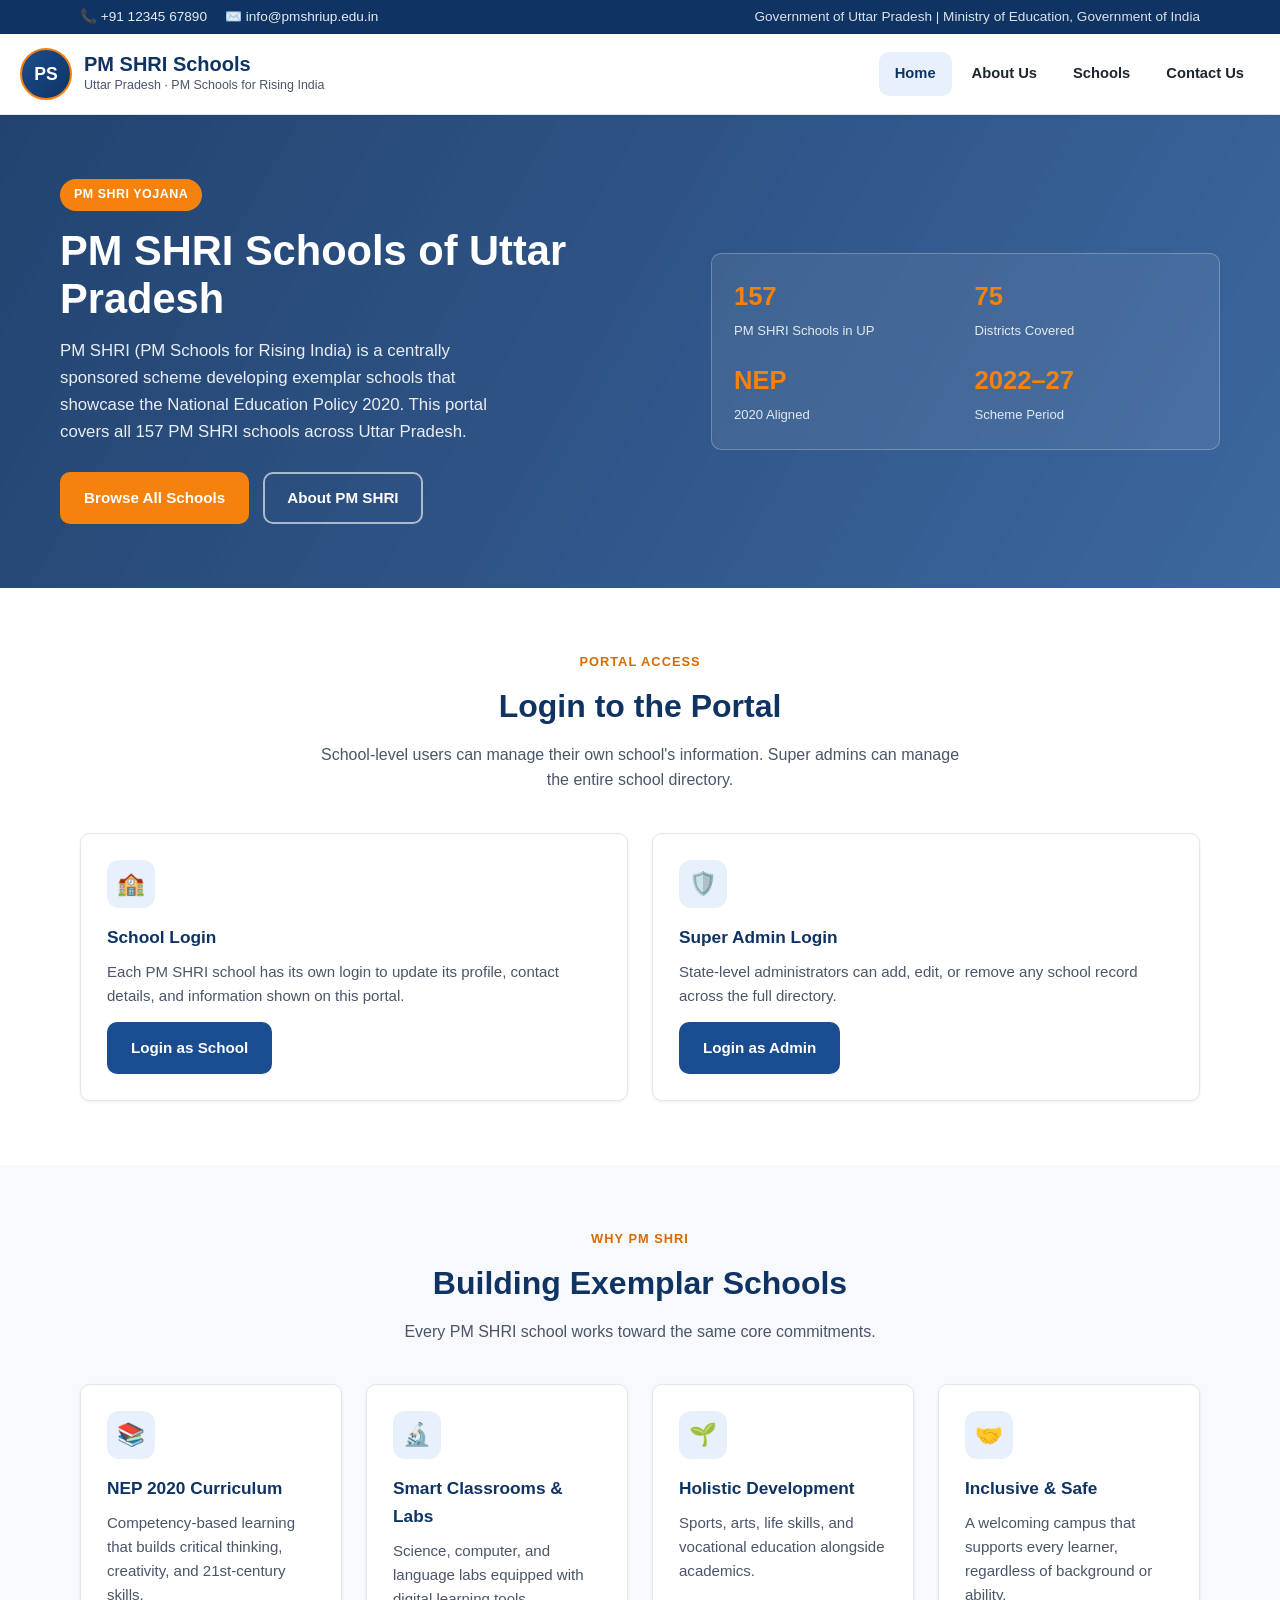
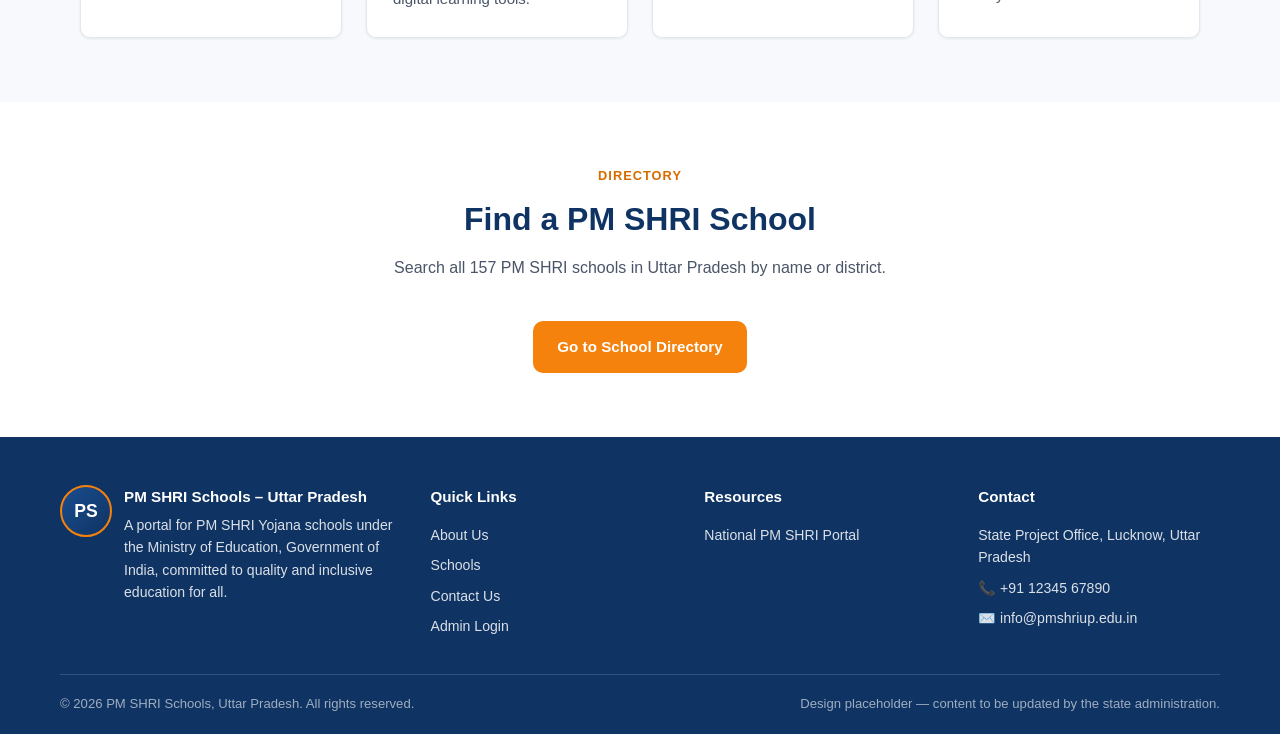
==== index.html @ c933d99d "Rebuild as static PM SHRI Schools (UP) directory portal Replaces the previous WordPress + Apps Scrip" ====
<!DOCTYPE html>
<html lang="en">
<head>
<meta charset="UTF-8">
<meta name="viewport" content="width=device-width, initial-scale=1.0">
<title>PM SHRI Schools | Uttar Pradesh</title>
<meta name="description" content="Official portal for PM SHRI Schools (PM Schools for Rising India) in Uttar Pradesh — find schools, view details, and access administration login.">
<link rel="stylesheet" href="css/style.css">
</head>
<body>

<div class="topbar">
  <div class="container">
    <div class="topbar-contact">
      <a href="tel:+911234567890">📞 +91 12345 67890</a>
      <a href="mailto:info@pmshriup.edu.in">✉️ info@pmshriup.edu.in</a>
    </div>
    <div class="topbar-scheme">Government of Uttar Pradesh | Ministry of Education, Government of India</div>
  </div>
</div>

<header class="site-header">
  <div class="header-inner">
    <a href="index.html" class="brand">
      <div class="brand-emblem" aria-hidden="true">PS</div>
      <div class="brand-text">
        <h1>PM SHRI Schools</h1>
        <p>Uttar Pradesh &middot; PM Schools for Rising India</p>
      </div>
    </a>
    <button class="nav-toggle" aria-label="Toggle navigation menu" aria-expanded="false">
      <span></span><span></span><span></span>
    </button>
    <nav class="main-nav" aria-label="Primary">
      <ul>
        <li><a href="index.html" aria-current="page">Home</a></li>
        <li><a href="about.html">About Us</a></li>
        <li><a href="schools.html">Schools</a></li>
        <li><a href="contact.html">Contact Us</a></li>
      </ul>
    </nav>
  </div>
</header>

<main>

  <section class="hero">
    <div class="hero-inner">
      <div>
        <span class="hero-badge">PM SHRI Yojana</span>
        <h2>PM SHRI Schools of Uttar Pradesh</h2>
        <p>PM SHRI (PM Schools for Rising India) is a centrally sponsored scheme developing exemplar schools that showcase the National Education Policy 2020. This portal covers all 157 PM SHRI schools across Uttar Pradesh.</p>
        <div class="hero-actions">
          <a href="schools.html" class="btn btn-accent">Browse All Schools</a>
          <a href="about.html" class="btn btn-ghost">About PM SHRI</a>
        </div>
      </div>
      <div class="hero-stats">
        <div><strong>157</strong><span>PM SHRI Schools in UP</span></div>
        <div><strong>75</strong><span>Districts Covered</span></div>
        <div><strong>NEP</strong><span>2020 Aligned</span></div>
        <div><strong>2022&ndash;27</strong><span>Scheme Period</span></div>
      </div>
    </div>
  </section>

  <section class="section">
    <div class="container">
      <div class="section-head">
        <div class="section-eyebrow">Portal Access</div>
        <h2>Login to the Portal</h2>
        <p>School-level users can manage their own school's information. Super admins can manage the entire school directory.</p>
      </div>
      <div class="grid grid-2">
        <div class="card">
          <div class="card-icon">🏫</div>
          <h3>School Login</h3>
          <p>Each PM SHRI school has its own login to update its profile, contact details, and information shown on this portal.</p>
          <div style="margin-top:14px;"><a href="admin.html" class="btn btn-primary">Login as School</a></div>
        </div>
        <div class="card">
          <div class="card-icon">🛡️</div>
          <h3>Super Admin Login</h3>
          <p>State-level administrators can add, edit, or remove any school record across the full directory.</p>
          <div style="margin-top:14px;"><a href="admin.html" class="btn btn-primary">Login as Admin</a></div>
        </div>
      </div>
    </div>
  </section>

  <section class="section section-alt">
    <div class="container">
      <div class="section-head">
        <div class="section-eyebrow">Why PM SHRI</div>
        <h2>Building Exemplar Schools</h2>
        <p>Every PM SHRI school works toward the same core commitments.</p>
      </div>
      <div class="grid grid-4">
        <div class="card">
          <div class="card-icon">📚</div>
          <h3>NEP 2020 Curriculum</h3>
          <p>Competency-based learning that builds critical thinking, creativity, and 21st-century skills.</p>
        </div>
        <div class="card">
          <div class="card-icon">🔬</div>
          <h3>Smart Classrooms &amp; Labs</h3>
          <p>Science, computer, and language labs equipped with digital learning tools.</p>
        </div>
        <div class="card">
          <div class="card-icon">🌱</div>
          <h3>Holistic Development</h3>
          <p>Sports, arts, life skills, and vocational education alongside academics.</p>
        </div>
        <div class="card">
          <div class="card-icon">🤝</div>
          <h3>Inclusive &amp; Safe</h3>
          <p>A welcoming campus that supports every learner, regardless of background or ability.</p>
        </div>
      </div>
    </div>
  </section>

  <section class="section">
    <div class="container">
      <div class="section-head">
        <div class="section-eyebrow">Directory</div>
        <h2>Find a PM SHRI School</h2>
        <p>Search all 157 PM SHRI schools in Uttar Pradesh by name or district.</p>
      </div>
      <div style="text-align:center;">
        <a href="schools.html" class="btn btn-accent">Go to School Directory</a>
      </div>
    </div>
  </section>

</main>

<footer class="site-footer">
  <div class="footer-grid">
    <div>
      <div class="footer-brand">
        <div class="brand-emblem" aria-hidden="true">PS</div>
        <div>
          <h4 style="margin-bottom:4px;">PM SHRI Schools &ndash; Uttar Pradesh</h4>
          <p>A portal for PM SHRI Yojana schools under the Ministry of Education, Government of India, committed to quality and inclusive education for all.</p>
        </div>
      </div>
    </div>
    <div>
      <h4>Quick Links</h4>
      <ul>
        <li><a href="about.html">About Us</a></li>
        <li><a href="schools.html">Schools</a></li>
        <li><a href="contact.html">Contact Us</a></li>
        <li><a href="admin.html">Admin Login</a></li>
      </ul>
    </div>
    <div>
      <h4>Resources</h4>
      <ul>
        <li><a href="https://pmshrischools.education.gov.in/" target="_blank" rel="noopener">National PM SHRI Portal</a></li>
      </ul>
    </div>
    <div>
      <h4>Contact</h4>
      <p>State Project Office, Lucknow, Uttar Pradesh</p>
      <p>📞 +91 12345 67890</p>
      <p>✉️ info@pmshriup.edu.in</p>
    </div>
  </div>
  <div class="footer-bottom">
    <p>&copy; <span id="current-year"></span> PM SHRI Schools, Uttar Pradesh. All rights reserved.</p>
    <p>Design placeholder &mdash; content to be updated by the state administration.</p>
  </div>
</footer>

<script src="js/script.js"></script>
</body>
</html>
---- css/style.css ----
/* ===== PM Shree School — Design Tokens ===== */
:root {
  --color-primary: #1a4d8f;
  --color-primary-dark: #0f3363;
  --color-primary-light: #e8f0fb;
  --color-accent: #f5820d;
  --color-accent-dark: #d66c00;
  --color-ink: #1c2530;
  --color-ink-soft: #4a5568;
  --color-bg: #ffffff;
  --color-bg-alt: #f7f9fc;
  --color-border: #e2e8f0;
  --radius: 10px;
  --shadow-sm: 0 1px 3px rgba(16, 24, 40, 0.08);
  --shadow-md: 0 8px 24px rgba(16, 24, 40, 0.10);
  --container: 1160px;
  --font: -apple-system, BlinkMacSystemFont, "Segoe UI", Roboto, Helvetica, Arial, sans-serif;
}

* { box-sizing: border-box; margin: 0; padding: 0; }

html { scroll-behavior: smooth; }

body {
  font-family: var(--font);
  color: var(--color-ink);
  background: var(--color-bg);
  line-height: 1.6;
}

img { max-width: 100%; display: block; }

a { color: inherit; text-decoration: none; }

ul { list-style: none; }

.container {
  max-width: var(--container);
  margin: 0 auto;
  padding: 0 20px;
}

.visually-hidden {
  position: absolute;
  width: 1px; height: 1px;
  overflow: hidden;
  clip: rect(0 0 0 0);
  white-space: nowrap;
}

/* ===== Top Info Bar ===== */
.topbar {
  background: var(--color-primary-dark);
  color: #fff;
  font-size: 0.85rem;
}
.topbar .container {
  display: flex;
  justify-content: space-between;
  align-items: center;
  padding-top: 6px;
  padding-bottom: 6px;
  flex-wrap: wrap;
  gap: 6px;
}
.topbar-contact { display: flex; gap: 18px; flex-wrap: wrap; }
.topbar-contact a { opacity: 0.9; }
.topbar-contact a:hover { opacity: 1; text-decoration: underline; }
.topbar-scheme { opacity: 0.85; }

/* ===== Header / Nav ===== */
.site-header {
  background: #fff;
  border-bottom: 1px solid var(--color-border);
  position: sticky;
  top: 0;
  z-index: 100;
  box-shadow: var(--shadow-sm);
}
.header-inner {
  display: flex;
  align-items: center;
  justify-content: space-between;
  padding: 14px 20px;
}
.brand {
  display: flex;
  align-items: center;
  gap: 12px;
}
.brand-emblem {
  width: 52px;
  height: 52px;
  border-radius: 50%;
  background: linear-gradient(135deg, var(--color-primary), var(--color-primary-dark));
  color: #fff;
  display: flex;
  align-items: center;
  justify-content: center;
  font-weight: 700;
  font-size: 1.1rem;
  flex-shrink: 0;
  border: 2px solid var(--color-accent);
}
.brand-text h1 {
  font-size: 1.25rem;
  color: var(--color-primary-dark);
  line-height: 1.2;
}
.brand-text p {
  font-size: 0.78rem;
  color: var(--color-ink-soft);
}

.nav-toggle {
  display: none;
  flex-direction: column;
  gap: 5px;
  background: none;
  border: none;
  cursor: pointer;
  padding: 8px;
}
.nav-toggle span {
  width: 26px;
  height: 3px;
  background: var(--color-primary-dark);
  border-radius: 2px;
}

.main-nav ul {
  display: flex;
  gap: 4px;
}
.main-nav a {
  display: block;
  padding: 10px 16px;
  font-weight: 600;
  font-size: 0.92rem;
  color: var(--color-ink);
  border-radius: var(--radius);
  transition: background 0.15s, color 0.15s;
}
.main-nav a:hover,
.main-nav a:focus-visible {
  background: var(--color-primary-light);
  color: var(--color-primary-dark);
}
.main-nav a[aria-current="page"] {
  color: var(--color-primary-dark);
  background: var(--color-primary-light);
}

/* ===== Hero ===== */
.hero {
  background:
    linear-gradient(120deg, rgba(15,51,99,0.92), rgba(26,77,143,0.85)),
    repeating-linear-gradient(45deg, rgba(255,255,255,0.04) 0 10px, transparent 10px 20px);
  color: #fff;
  padding: 64px 20px;
}
.hero-inner {
  max-width: var(--container);
  margin: 0 auto;
  display: grid;
  grid-template-columns: 1.2fr 1fr;
  gap: 40px;
  align-items: center;
}
.hero-badge {
  display: inline-block;
  background: var(--color-accent);
  color: #fff;
  font-size: 0.78rem;
  font-weight: 700;
  letter-spacing: 0.04em;
  text-transform: uppercase;
  padding: 6px 14px;
  border-radius: 999px;
  margin-bottom: 16px;
}
.hero h2 {
  font-size: clamp(1.7rem, 3.4vw, 2.6rem);
  line-height: 1.15;
  margin-bottom: 16px;
}
.hero p {
  font-size: 1.05rem;
  color: rgba(255,255,255,0.9);
  max-width: 46ch;
  margin-bottom: 26px;
}
.hero-actions { display: flex; gap: 14px; flex-wrap: wrap; }

.btn {
  display: inline-block;
  padding: 12px 22px;
  border-radius: var(--radius);
  font-weight: 700;
  font-size: 0.95rem;
  border: 2px solid transparent;
  cursor: pointer;
  transition: transform 0.12s ease, box-shadow 0.12s ease;
}
.btn:hover { transform: translateY(-2px); }
.btn-accent {
  background: var(--color-accent);
  color: #fff;
}
.btn-accent:hover { background: var(--color-accent-dark); }
.btn-ghost {
  background: transparent;
  border-color: rgba(255,255,255,0.6);
  color: #fff;
}
.btn-ghost:hover { background: rgba(255,255,255,0.12); }
.btn-primary {
  background: var(--color-primary);
  color: #fff;
}
.btn-primary:hover { background: var(--color-primary-dark); }

.hero-stats {
  background: rgba(255,255,255,0.08);
  border: 1px solid rgba(255,255,255,0.25);
  border-radius: var(--radius);
  padding: 22px;
  display: grid;
  grid-template-columns: 1fr 1fr;
  gap: 18px;
  backdrop-filter: blur(2px);
}
.hero-stats div strong {
  display: block;
  font-size: 1.6rem;
  color: var(--color-accent);
}
.hero-stats div span {
  font-size: 0.82rem;
  color: rgba(255,255,255,0.85);
}

/* ===== Sections ===== */
.section { padding: 64px 20px; }
.section-alt { background: var(--color-bg-alt); }
.section-head {
  text-align: center;
  max-width: 640px;
  margin: 0 auto 40px;
}
.section-eyebrow {
  color: var(--color-accent-dark);
  font-weight: 700;
  font-size: 0.8rem;
  letter-spacing: 0.08em;
  text-transform: uppercase;
  margin-bottom: 8px;
}
.section-head h2 {
  font-size: clamp(1.5rem, 2.6vw, 2rem);
  color: var(--color-primary-dark);
  margin-bottom: 10px;
}
.section-head p { color: var(--color-ink-soft); }

/* ===== Cards / Grids ===== */
.grid {
  display: grid;
  gap: 24px;
}
.grid-3 { grid-template-columns: repeat(3, 1fr); }
.grid-4 { grid-template-columns: repeat(4, 1fr); }
.grid-2 { grid-template-columns: repeat(2, 1fr); }

.card {
  background: #fff;
  border: 1px solid var(--color-border);
  border-radius: var(--radius);
  padding: 26px;
  box-shadow: var(--shadow-sm);
  transition: box-shadow 0.15s, transform 0.15s;
}
.card:hover { box-shadow: var(--shadow-md); transform: translateY(-3px); }
.card-icon {
  width: 48px;
  height: 48px;
  border-radius: 12px;
  background: var(--color-primary-light);
  color: var(--color-primary-dark);
  display: flex;
  align-items: center;
  justify-content: center;
  font-size: 1.4rem;
  margin-bottom: 16px;
}
.card h3 { font-size: 1.08rem; color: var(--color-primary-dark); margin-bottom: 8px; }
.card p { color: var(--color-ink-soft); font-size: 0.94rem; }

/* ===== Notices ===== */
.notice-list { display: flex; flex-direction: column; gap: 14px; }
.notice-item {
  display: flex;
  gap: 18px;
  align-items: flex-start;
  background: #fff;
  border: 1px solid var(--color-border);
  border-left: 4px solid var(--color-accent);
  border-radius: var(--radius);
  padding: 18px 20px;
  box-shadow: var(--shadow-sm);
}
.notice-date {
  flex-shrink: 0;
  width: 64px;
  text-align: center;
  background: var(--color-primary-light);
  border-radius: 8px;
  padding: 8px 4px;
  color: var(--color-primary-dark);
}
.notice-date strong { display: block; font-size: 1.25rem; line-height: 1; }
.notice-date span { font-size: 0.72rem; text-transform: uppercase; letter-spacing: 0.04em; }
.notice-body h3 { font-size: 1rem; color: var(--color-ink); margin-bottom: 4px; }
.notice-body p { color: var(--color-ink-soft); font-size: 0.9rem; }
.tag {
  display: inline-block;
  font-size: 0.7rem;
  font-weight: 700;
  text-transform: uppercase;
  letter-spacing: 0.03em;
  padding: 3px 10px;
  border-radius: 999px;
  background: var(--color-primary-light);
  color: var(--color-primary-dark);
  margin-bottom: 6px;
}
.tag-urgent { background: #fdecea; color: #c0392b; }

/* ===== Gallery ===== */
.gallery-tile {
  aspect-ratio: 4 / 3;
  border-radius: var(--radius);
  display: flex;
  align-items: center;
  justify-content: center;
  color: #fff;
  font-weight: 700;
  font-size: 1rem;
  text-align: center;
  padding: 14px;
  position: relative;
  overflow: hidden;
}
.gallery-tile span { position: relative; z-index: 1; }
.gallery-tile::after {
  content: "";
  position: absolute; inset: 0;
  background: rgba(0,0,0,0.15);
}
.g1 { background: linear-gradient(135deg,#1a4d8f,#3a7bd5); }
.g2 { background: linear-gradient(135deg,#f5820d,#ffb347); }
.g3 { background: linear-gradient(135deg,#0f3363,#1a4d8f); }
.g4 { background: linear-gradient(135deg,#2c9c6b,#6fd3a3); }
.g5 { background: linear-gradient(135deg,#c0392b,#e77c65); }
.g6 { background: linear-gradient(135deg,#6c5ce7,#a29bfe); }
.g7 { background: linear-gradient(135deg,#00838f,#4fc3c7); }
.g8 { background: linear-gradient(135deg,#8e44ad,#c39bd3); }

/* ===== Staff ===== */
.staff-card { text-align: center; }
.staff-avatar {
  width: 84px; height: 84px;
  border-radius: 50%;
  margin: 0 auto 14px;
  display: flex;
  align-items: center;
  justify-content: center;
  color: #fff;
  font-weight: 700;
  font-size: 1.4rem;
  background: linear-gradient(135deg, var(--color-primary), var(--color-primary-dark));
}
.staff-card h3 { font-size: 1rem; margin-bottom: 2px; }
.staff-role { color: var(--color-accent-dark); font-size: 0.85rem; font-weight: 600; margin-bottom: 8px; }
.staff-card p { font-size: 0.85rem; color: var(--color-ink-soft); }

/* ===== Contact ===== */
.contact-wrap {
  display: grid;
  grid-template-columns: 1fr 1fr;
  gap: 40px;
}
.contact-info-list { display: flex; flex-direction: column; gap: 20px; margin-top: 24px; }
.contact-info-item { display: flex; gap: 14px; }
.contact-info-item .card-icon { margin-bottom: 0; flex-shrink: 0; }
.contact-info-item h3 { font-size: 0.95rem; color: var(--color-primary-dark); margin-bottom: 2px; }
.contact-info-item p { color: var(--color-ink-soft); font-size: 0.9rem; }

.form-field { margin-bottom: 16px; }
.form-field label {
  display: block;
  font-size: 0.85rem;
  font-weight: 600;
  color: var(--color-ink);
  margin-bottom: 6px;
}
.form-field input,
.form-field textarea {
  width: 100%;
  padding: 11px 14px;
  border: 1px solid var(--color-border);
  border-radius: var(--radius);
  font-family: inherit;
  font-size: 0.95rem;
  color: var(--color-ink);
}
.form-field input:focus,
.form-field textarea:focus {
  outline: 2px solid var(--color-primary);
  outline-offset: 1px;
}
.form-note {
  font-size: 0.82rem;
  color: var(--color-ink-soft);
  margin-top: 10px;
}
.map-embed {
  border-radius: var(--radius);
  border: 1px solid var(--color-border);
  overflow: hidden;
  height: 340px;
}
.map-embed iframe { width: 100%; height: 100%; border: 0; }

/* ===== Footer ===== */
.site-footer {
  background: var(--color-primary-dark);
  color: rgba(255,255,255,0.85);
  padding: 48px 20px 20px;
}
.footer-grid {
  display: grid;
  grid-template-columns: 1.4fr 1fr 1fr 1fr;
  gap: 32px;
  max-width: var(--container);
  margin: 0 auto;
  padding-bottom: 28px;
  border-bottom: 1px solid rgba(255,255,255,0.15);
}
.footer-grid h4 {
  color: #fff;
  font-size: 0.95rem;
  margin-bottom: 14px;
}
.footer-grid p, .footer-grid li { font-size: 0.88rem; margin-bottom: 8px; }
.footer-grid a:hover { text-decoration: underline; }
.footer-brand { display: flex; gap: 12px; align-items: flex-start; margin-bottom: 14px; }
.footer-bottom {
  max-width: var(--container);
  margin: 0 auto;
  padding-top: 18px;
  display: flex;
  justify-content: space-between;
  flex-wrap: wrap;
  gap: 8px;
  font-size: 0.82rem;
  color: rgba(255,255,255,0.6);
}

/* ===== Page Banner (interior pages) ===== */
.page-banner {
  background: linear-gradient(120deg, var(--color-primary-dark), var(--color-primary));
  color: #fff;
  padding: 40px 20px;
  text-align: center;
}
.page-banner h1 { font-size: clamp(1.5rem, 3vw, 2.1rem); margin-bottom: 8px; }
.breadcrumb { font-size: 0.85rem; color: rgba(255,255,255,0.8); }
.breadcrumb a:hover { text-decoration: underline; }

/* ===== Responsive ===== */
@media (max-width: 960px) {
  .hero-inner { grid-template-columns: 1fr; }
  .grid-4 { grid-template-columns: repeat(2, 1fr); }
  .grid-3 { grid-template-columns: repeat(2, 1fr); }
  .contact-wrap { grid-template-columns: 1fr; }
  .footer-grid { grid-template-columns: 1fr 1fr; }
}

@media (max-width: 720px) {
  .nav-toggle { display: flex; }
  .main-nav {
    display: none;
    position: absolute;
    top: 100%; left: 0; right: 0;
    background: #fff;
    border-bottom: 1px solid var(--color-border);
    box-shadow: var(--shadow-md);
  }
  .main-nav.open { display: block; }
  .main-nav ul { flex-direction: column; padding: 10px; }
  .main-nav a { padding: 12px 14px; }
  .topbar-scheme { display: none; }
  .grid-4, .grid-3, .grid-2 { grid-template-columns: 1fr; }
  .footer-grid { grid-template-columns: 1fr; }
}
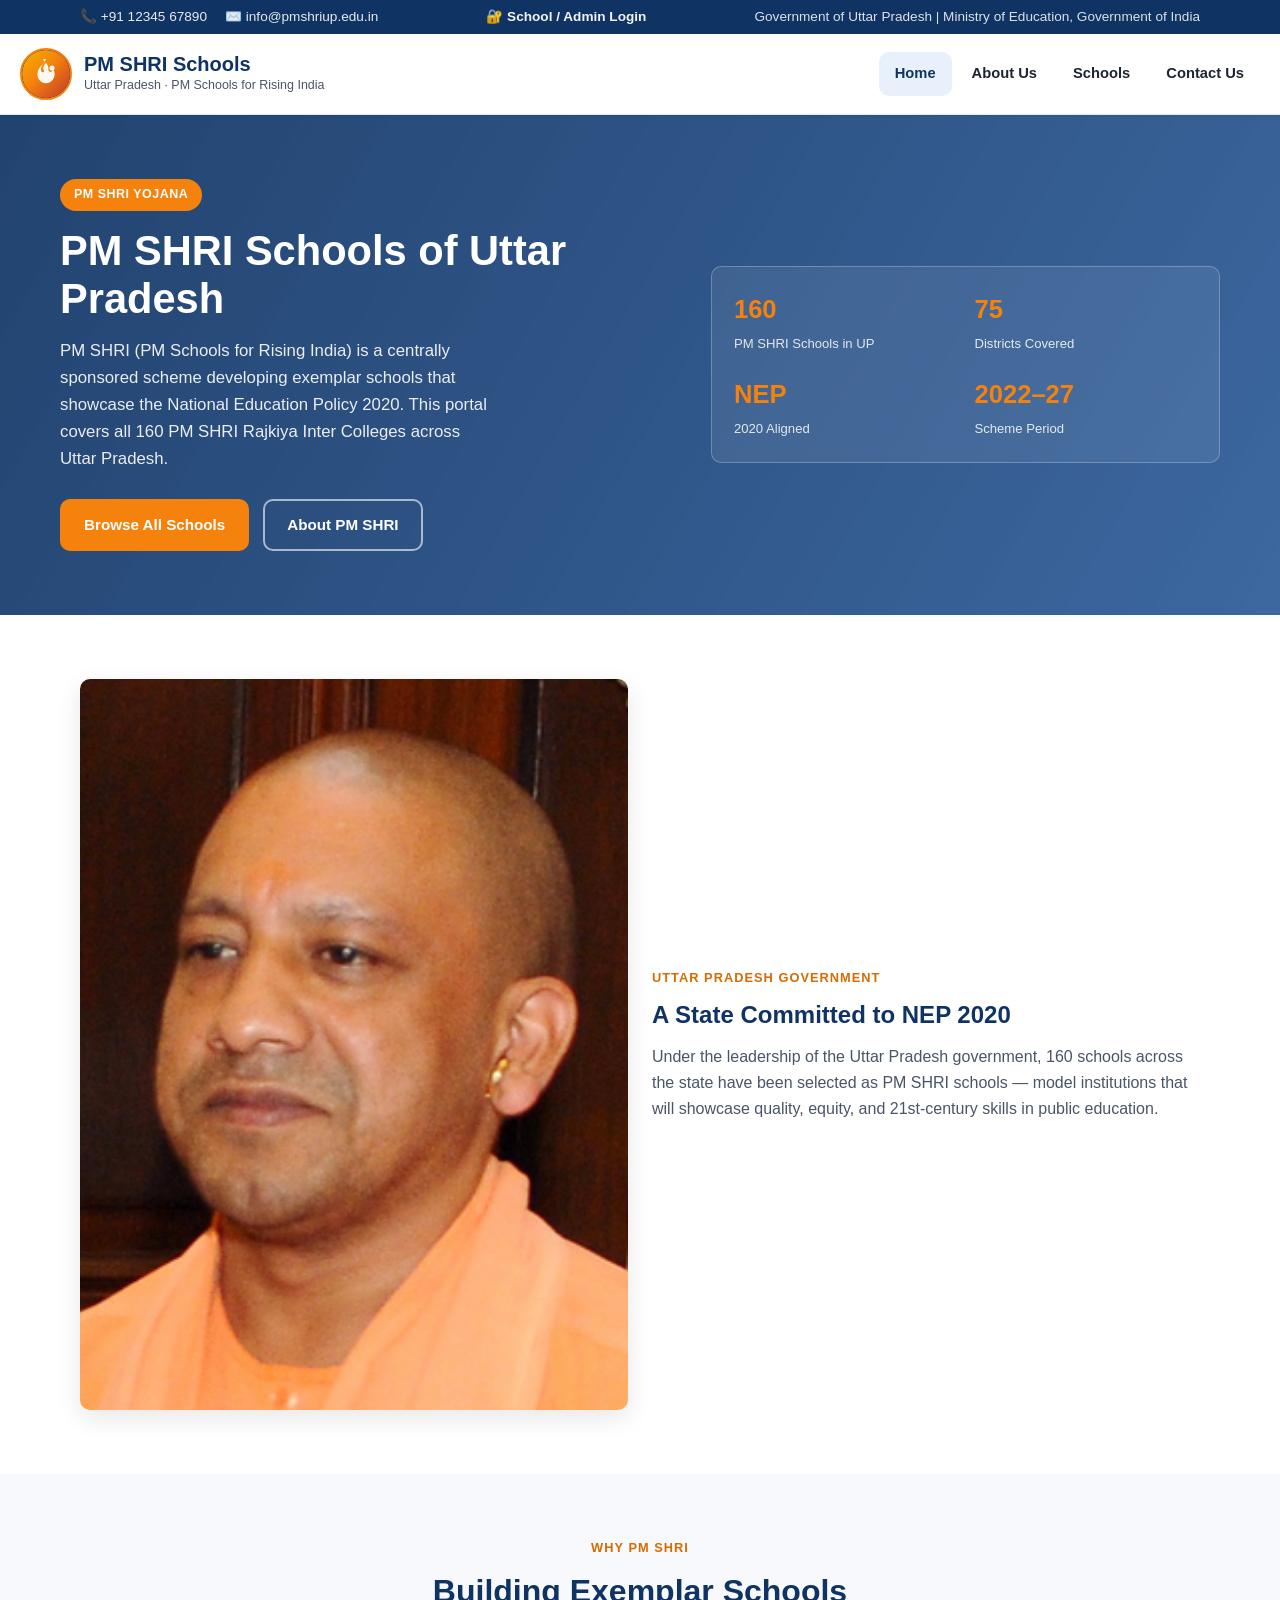
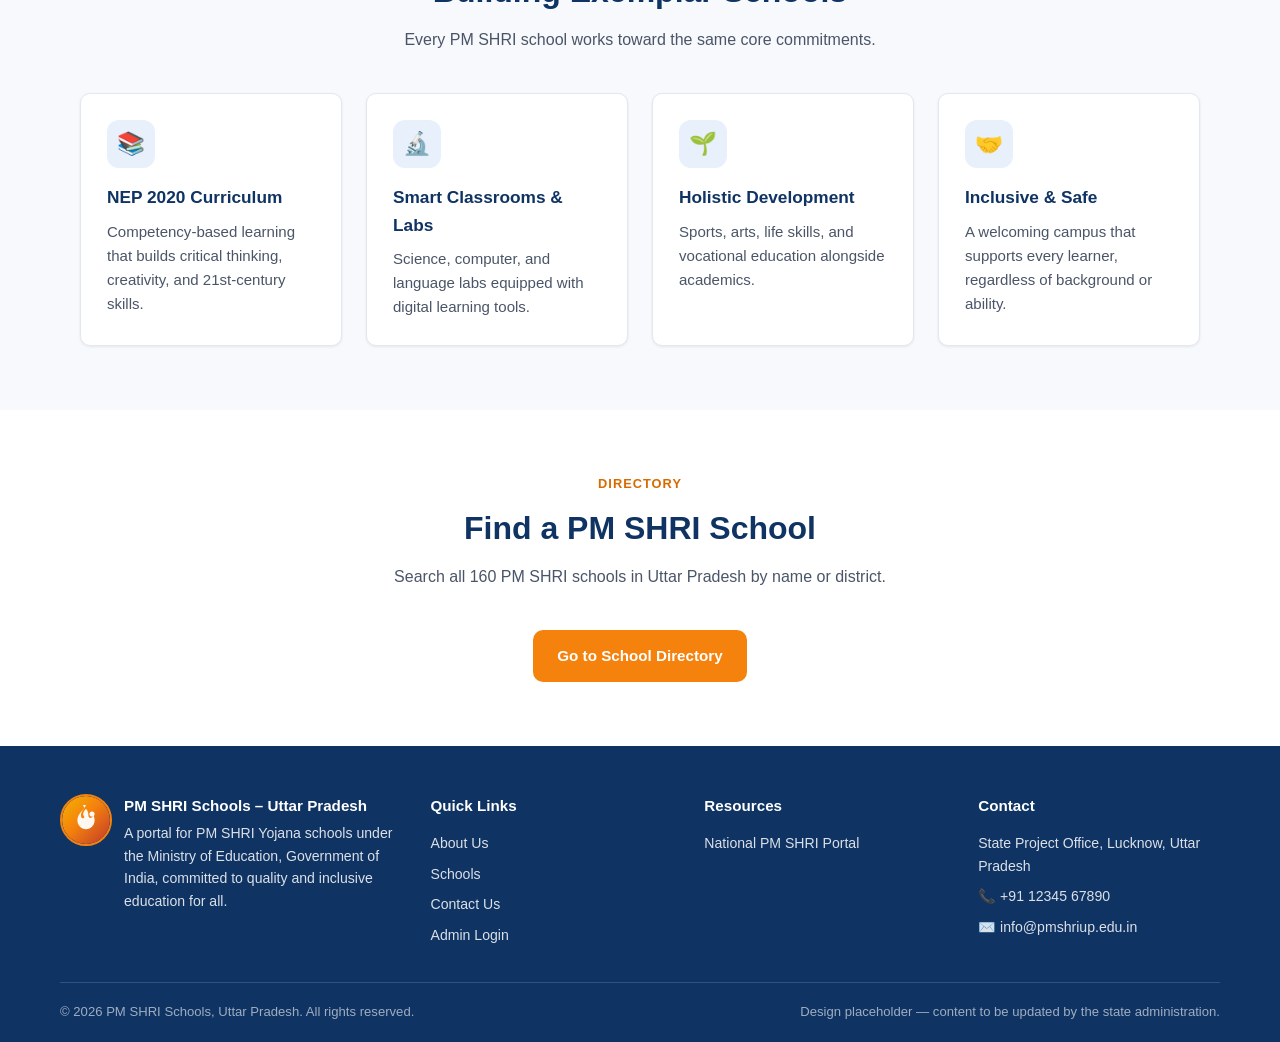
==== commit e4fba7c9: "Add photo gallery, logo, map link, and content updates - Photo uploads now go through a flexible lab" ====
--- a/index.html
+++ b/index.html
@@ -6,6 +6,7 @@
 <title>PM SHRI Schools | Uttar Pradesh</title>
 <meta name="description" content="Official portal for PM SHRI Schools (PM Schools for Rising India) in Uttar Pradesh — find schools, view details, and access administration login.">
 <link rel="stylesheet" href="css/style.css">
+<link rel="icon" type="image/svg+xml" href="assets/emblem.svg">
 </head>
 <body>
 
@@ -15,6 +16,9 @@
       <a href="tel:+911234567890">📞 +91 12345 67890</a>
       <a href="mailto:info@pmshriup.edu.in">✉️ info@pmshriup.edu.in</a>
     </div>
+    <div class="topbar-actions">
+      <a href="admin.html">🔐 School / Admin Login</a>
+    </div>
     <div class="topbar-scheme">Government of Uttar Pradesh | Ministry of Education, Government of India</div>
   </div>
 </div>
@@ -22,7 +26,7 @@
 <header class="site-header">
   <div class="header-inner">
     <a href="index.html" class="brand">
-      <div class="brand-emblem" aria-hidden="true">PS</div>
+      <div class="brand-emblem" aria-hidden="true"><img src="assets/emblem.svg" alt="PM SHRI emblem"></div>
       <div class="brand-text">
         <h1>PM SHRI Schools</h1>
         <p>Uttar Pradesh &middot; PM Schools for Rising India</p>
@@ -49,14 +53,14 @@
       <div>
         <span class="hero-badge">PM SHRI Yojana</span>
         <h2>PM SHRI Schools of Uttar Pradesh</h2>
-        <p>PM SHRI (PM Schools for Rising India) is a centrally sponsored scheme developing exemplar schools that showcase the National Education Policy 2020. This portal covers all 157 PM SHRI schools across Uttar Pradesh.</p>
+        <p>PM SHRI (PM Schools for Rising India) is a centrally sponsored scheme developing exemplar schools that showcase the National Education Policy 2020. This portal covers all 160 PM SHRI Rajkiya Inter Colleges across Uttar Pradesh.</p>
         <div class="hero-actions">
           <a href="schools.html" class="btn btn-accent">Browse All Schools</a>
           <a href="about.html" class="btn btn-ghost">About PM SHRI</a>
         </div>
       </div>
       <div class="hero-stats">
-        <div><strong>157</strong><span>PM SHRI Schools in UP</span></div>
+        <div><strong>160</strong><span>PM SHRI Schools in UP</span></div>
         <div><strong>75</strong><span>Districts Covered</span></div>
         <div><strong>NEP</strong><span>2020 Aligned</span></div>
         <div><strong>2022&ndash;27</strong><span>Scheme Period</span></div>
@@ -66,23 +70,14 @@
 
   <section class="section">
     <div class="container">
-      <div class="section-head">
-        <div class="section-eyebrow">Portal Access</div>
-        <h2>Login to the Portal</h2>
-        <p>School-level users can manage their own school's information. Super admins can manage the entire school directory.</p>
-      </div>
-      <div class="grid grid-2">
-        <div class="card">
-          <div class="card-icon">🏫</div>
-          <h3>School Login</h3>
-          <p>Each PM SHRI school has its own login to update its profile, contact details, and information shown on this portal.</p>
-          <div style="margin-top:14px;"><a href="admin.html" class="btn btn-primary">Login as School</a></div>
+      <div class="grid grid-2" style="align-items:center;">
+        <div style="border-radius:var(--radius); overflow:hidden; box-shadow:var(--shadow-md);">
+          <img src="assets/sample-photos/cm-hero.jpg" alt="Uttar Pradesh Chief Minister" style="width:100%; display:block;">
         </div>
-        <div class="card">
-          <div class="card-icon">🛡️</div>
-          <h3>Super Admin Login</h3>
-          <p>State-level administrators can add, edit, or remove any school record across the full directory.</p>
-          <div style="margin-top:14px;"><a href="admin.html" class="btn btn-primary">Login as Admin</a></div>
+        <div>
+          <div class="section-eyebrow">Uttar Pradesh Government</div>
+          <h2 style="color:var(--color-primary-dark); font-size:1.5rem; margin-bottom:10px;">A State Committed to NEP 2020</h2>
+          <p style="color:var(--color-ink-soft);">Under the leadership of the Uttar Pradesh government, 160 schools across the state have been selected as PM SHRI schools — model institutions that will showcase quality, equity, and 21st-century skills in public education.</p>
         </div>
       </div>
     </div>
@@ -125,7 +120,7 @@
       <div class="section-head">
         <div class="section-eyebrow">Directory</div>
         <h2>Find a PM SHRI School</h2>
-        <p>Search all 157 PM SHRI schools in Uttar Pradesh by name or district.</p>
+        <p>Search all 160 PM SHRI schools in Uttar Pradesh by name or district.</p>
       </div>
       <div style="text-align:center;">
         <a href="schools.html" class="btn btn-accent">Go to School Directory</a>
@@ -139,7 +134,7 @@
   <div class="footer-grid">
     <div>
       <div class="footer-brand">
-        <div class="brand-emblem" aria-hidden="true">PS</div>
+        <div class="brand-emblem" aria-hidden="true"><img src="assets/emblem.svg" alt="PM SHRI emblem"></div>
         <div>
           <h4 style="margin-bottom:4px;">PM SHRI Schools &ndash; Uttar Pradesh</h4>
           <p>A portal for PM SHRI Yojana schools under the Ministry of Education, Government of India, committed to quality and inclusive education for all.</p>
--- a/css/style.css
+++ b/css/style.css
@@ -101,7 +101,24 @@
   font-size: 1.1rem;
   flex-shrink: 0;
   border: 2px solid var(--color-accent);
-}
+  overflow: hidden;
+}
+.brand-emblem img {
+  width: 100%;
+  height: 100%;
+  object-fit: cover;
+}
+
+.topbar-actions {
+  display: flex;
+  gap: 14px;
+  align-items: center;
+}
+.topbar-actions a {
+  opacity: 0.95;
+  font-weight: 600;
+}
+.topbar-actions a:hover { opacity: 1; text-decoration: underline; }
 .brand-text h1 {
   font-size: 1.25rem;
   color: var(--color-primary-dark);
